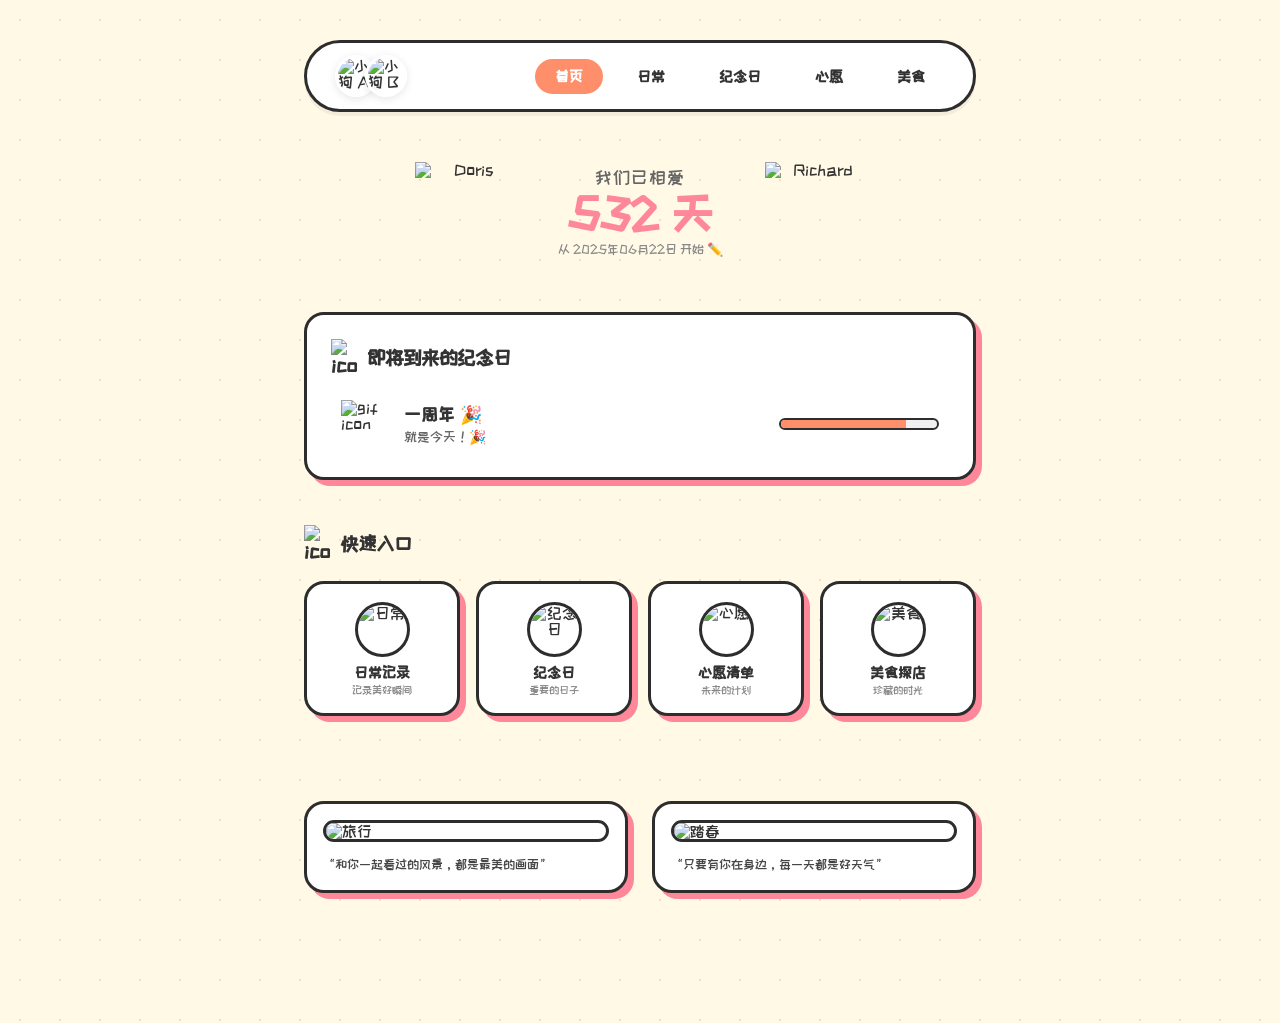
==== index.html @ 68a6aa0d "添加了上传照片功能" ====
<!DOCTYPE html>
<html lang="zh-CN">
<head>
    <meta charset="UTF-8">
    <meta name="viewport" content="width=device-width, initial-scale=1.0">
    <title>小狗汪汪队 💖 恋爱记录局</title>
    <link rel="stylesheet" href="style.css">
    <link href="https://fonts.googleapis.com/css2?family=ZCOOL+KuaiLe&display=swap" rel="stylesheet">
</head>
<body>
    <div class="container">
        <nav class="nav-bar">
            <div class="user-avatars-small">
                <img src="https://i.pinimg.com/736x/1e/c6/4c/1ec64c28cbce99261f09741f21722619.jpg" alt="小狗 A" class="avatar-small">
                <img src="https://i.pinimg.com/736x/ab/e5/4b/abe54be077392cc5792ba49568955c56.jpg" alt="小狗 B" class="avatar-small">
            </div>
            <div class="nav-links">
                <div class="nav-links">
                    <a href="index.html" class="nav-btn active">首页</a>
                    <a href="daily.html" class="nav-btn">日常</a>
                    <a href="anniversary.html" class="nav-btn">纪念日</a>
                    <a href="wish.html" class="nav-btn">心愿</a>
                    <a href="food.html" class="nav-btn">美食</a>
                </div>
            </div>
        </nav>

        <section class="love-timer-section">
            <div class="timer-container">
                <img src="https://i.pinimg.com/736x/ed/99/44/ed9944148ccb69fd602d6ff409cdce6c.jpg" alt="Doris" class="timer-puppy">
                <div class="timer-content">
                    <p class="timer-title">我们已相爱</p>
                    <p class="timer-days"><span id="days">?</span> 天</p>
                    <p class="timer-date">从 2025年06月22日 开始 ✏️</p>
                </div>
                <img src="https://i.pinimg.com/736x/61/12/3e/61123e0d5b80fec0e29878e04dd41252.jpg" alt="Richard" class="timer-puppy">
            </div>
        </section>

        <section class="anniversary-section card box-shadow">
            <p class="section-title"><img src="https://img.icons8.com/emoji/48/000000/calendar-emoji.png" alt="icon"> 即将到来的纪念日</p>
            <div class="anniversary-details">
                <div class="ann-item">
                    <img src="https://i.pinimg.com/736x/b2/4b/ab/b24babcb8298538e26c2425b699402a2.jpg" alt="gif icon">
                    <div class="text">
                        <p class="ann-title">一周年 🎉</p>
                        <p class="ann-countdown" id="ann-countdown">计算中...</p>
                    </div>
                </div>
                <div class="progress-bar">
                    <div class="progress-fill" style="width: 80%;"></div>
                </div>
            </div>
        </section>

        <section class="quick-links-section">
                    <p class="section-title"><img src="https://img.icons8.com/emoji/48/000000/star-emoji.png" alt="icon"> 快速入口</p>
                    <div class="links-grid">
                        <a href="daily.html" class="link-item card box-shadow">
                            <img src="https://i.pinimg.com/736x/03/59/d6/0359d680627c9eb8d423fddc197ebce5.jpg" alt="日常">
                            <p class="link-title">日常记录</p>
                            <p class="link-sub">记录美好瞬间</p>
                        </a>
                        
                        <a href="anniversary.html" class="link-item card box-shadow">
                            <img src="https://i.pinimg.com/1200x/ee/0c/99/ee0c992a703b10f31c0ceb15d2d5eaeb.jpg" alt="纪念日">
                            <p class="link-title">纪念日</p>
                            <p class="link-sub">重要的日子</p>
                        </a>
                        
                        <a href="wish.html" class="link-item card box-shadow">
                            <img src="https://i.pinimg.com/1200x/3e/3f/36/3e3f36507cb56d56157243994060d66a.jpg" alt="心愿">
                            <p class="link-title">心愿清单</p>
                            <p class="link-sub">未来的计划</p>
                        </a>
                        
                        <a href="food.html" class="link-item card box-shadow">
                            <img src="https://i.pinimg.com/736x/84/4c/02/844c02c8639038d394ccb7af8e7b74ba.jpg" alt="美食">
                            <p class="link-title">美食探店</p>
                            <p class="link-sub">珍藏的时光</p>
                        </a>
                    </div>
                </section>

        <section class="photo-stream-section links-grid-photos">
            <div class="photo-card card box-shadow">
                <img src="https://i.pinimg.com/736x/6e/a6/ad/6ea6ad6c307fd568b2379c20df95760e.jpg" alt="旅行" class="photo-main">
                <p class="photo-caption">“和你一起看过的风景，都是最美的画面”</p>
            </div>
            <div class="photo-card card box-shadow">
                <img src="https://i.pinimg.com/736x/19/a5/5a/19a55ad56e4118df057bb24150d909cc.jpg" alt="踏春" class="photo-main">
                <p class="photo-caption">“只要有你在身边，每一天都是好天气”</p>
            </div>
        </section>
    </div>
    <script src="https://cdn.jsdelivr.net/npm/@supabase/supabase-js@2"></script>
    <script src="script.js"></script>
    
</body>
</html>
---- style.css ----
/* 全局变量和重置 */
:root {
    --bg-color: #FFF9E6; /* 奶油黄背景 */
    --text-color: #333333; /* 炭黑色文字 */
    --pink-accent: #FF879A; /* 爱心/计时器粉色 */
    --orange-accent: #FF8F6B; /* 导航激活色 */
    --border-style: 3px solid #2D2D2D; /* 粗黑描边 */
}

* {
    margin: 0;
    padding: 0;
    box-sizing: border-box; /* 【修复】之前误写成了 border-style，改成 border-box 网页排版会更精准稳定 */
}

body {
    background-color: var(--bg-color);
    color: var(--text-color);
    font-family: 'ZCOOL KuaiLe', cursive, sans-serif;
    background-image: radial-gradient(#FFDAB9 1.5px, transparent 1.5px);
    background-size: 40px 40px; 
    padding-bottom: 60px; /* 底部留出一些空白，避免太贴边 */
    min-height: 100vh;
}

/* 核心容器：把最大宽度从 600px 扩大到 720px，给横向更多空间 */
.container {
    max-width: 720px;
    margin: 0 auto;
    padding: 30px 24px;
}

/* 核心通用样式：硬边阴影卡片 */
.box-shadow {
    box-shadow: 6px 6px 0px var(--pink-accent);
}

.card {
    background-color: white;
    border: var(--border-style);
    border-radius: 20px; /* 圆角稍微加大一点，显得更圆润可爱 */
    padding: 24px;       /* 【扩大】加大卡片内部的留白 */
    margin-bottom: 40px; /* 【扩大】加大卡片与卡片之间的上下距离 */
}

.section-title {
    font-size: 20px;
    font-weight: bold;
    display: flex;
    align-items: center;
    gap: 10px;
    margin-bottom: 20px; /* 【扩大】标题和下面内容的间距 */
}

.section-title img {
    width: 26px;
}

/* 1. 顶部导航栏 */
.nav-bar {
    background-color: white;
    border: var(--border-style);
    border-radius: 50px;
    padding: 12px 28px;
    display: flex;
    justify-content: space-between;
    align-items: center;
    margin-bottom: 50px; /* 【扩大】导航栏和下方计时器的间距 */
    margin-top: 10px;
    box-shadow: 0 4px 0px rgba(0,0,0,0.05);
}

.user-avatars-small {
    display: flex;
    align-items: center;
}

/* 让两个小头像微微重开，更有亲密感 */
.avatar-small {
    width: 42px;
    height: 42px;
    border-radius: 50%;
    border: 3px solid white;
    box-shadow: 0 2px 8px rgba(0,0,0,0.1);
}
.avatar-small:last-child {
    margin-left: -12px; 
}

.nav-links {
    display: flex;
    gap: 14px; /* 【扩大】导航按钮之间的间距 */
}

.nav-btn {
    text-decoration: none;
    color: var(--text-color);
    padding: 8px 18px;
    border-radius: 20px;
    font-size: 15px;
    font-weight: bold;
    transition: 0.2s;
    border: 2px solid transparent;
}

.nav-btn.active {
    background-color: var(--orange-accent);
    color: white;
    border-color: var(--orange-accent);
}

/* 2. 双头像计时器区域 */
.love-timer-section {
    text-align: center;
    margin-bottom: 50px; /* 【扩大】与下方纪念日的间距 */
}

.timer-container {
    display: flex;
    justify-content: center;
    align-items: center;
    gap: 35px; /* 【引入】用固定的间距拉开两只小狗与中间文字的距离 */
}

.timer-puppy {
    width: 100px; /* 略微放大一点小狗 */
    height: 100px;
    object-fit: contain;
}

.timer-content {
    min-width: 180px;
}

.timer-title {
    font-size: 18px;
    color: #666;
    letter-spacing: 1px;
}

.timer-days {
    font-size: 46px; /* 放大数字，突出视觉焦点 */
    font-weight: bold;
    color: var(--pink-accent);
    margin: 5px 0;
}

.timer-date {
    font-size: 13px;
    color: #888;
}

/* 3. 纪念日卡片 */
.anniversary-section {
    margin-bottom: 45px;
}

.anniversary-details {
    display: flex;
    justify-content: space-between;
    align-items: center;
    padding: 5px 10px;
}

.ann-item {
    display: flex;
    align-items: center;
    gap: 15px;
}

.ann-item img {
    width: 48px;
    height: 48px;
}

.ann-title {
    font-size: 18px;
    font-weight: bold;
    margin-bottom: 4px;
}

.ann-countdown {
    font-size: 14px;
    color: #666;
}

.progress-bar {
    width: 160px; /* 加宽进度条 */
    height: 12px;
    background-color: #F0F0F0;
    border-radius: 10px;
    overflow: hidden;
    border: 2px solid #2D2D2D; /* 给进度条也加上线条小狗风格的黑边 */
}

.progress-fill {
    height: 100%;
    background-color: var(--orange-accent);
}

/* 4. 快速入口卡片网格 */
.quick-links-section {
    margin-bottom: 45px;
}

.links-grid {
    display: grid;
    grid-template-columns: repeat(4, 1fr);
    gap: 16px; /* 【扩大】加大四个方块之间的间隙 */
}

.link-item {
    text-align: center;
    padding: 18px 10px; /* 增加上下留白 */
}

.link-item img {
    width: 55px;
    height: 55px;
    border-radius: 50%;
    border: var(--border-style);
    background-color: white;
    margin-bottom: 8px;
}

.link-title {
    font-size: 15px;
    font-weight: bold;
    margin-bottom: 4px;
}

.link-sub {
    font-size: 11px;
    color: #888;
}

/* 5. 照片展示流卡格 */
.links-grid-photos {
    display: grid;
    grid-template-columns: repeat(2, 1fr);
    gap: 24px; /* 【扩大】加大两张拍立得照片之间的间距 */
}

.photo-card {
    display: flex;
    flex-direction: column;
    padding: 16px; /* 拍立得相框的内边距 */
}

.photo-main {
    width: 100%;
    border: var(--border-style);
    border-radius: 14px;
}

.photo-caption {
    font-size: 13px;
    margin-top: 14px;
    color: #444;
    line-height: 1.4;
}

/* ==================== 动态小狗爪子样式 ==================== */
.cursor-paw {
    position: absolute;
    width: 24px;
    height: 20px;
    pointer-events: none; /* 让爪子不挡住鼠标点击 */
    z-index: 9999; /* 确保爪子在最上层显示 */
    animation: pawFadeOut 1s forwards ease-out; /* 1秒淡出动画 */
    
    /* 粉色掌心大肉垫 */
    background: #FF879A; 
    border-radius: 50% 50% 45% 45% / 40% 40% 60% 60%;
}

/* 粉色小脚趾 */
.cursor-paw::before {
    content: '';
    position: absolute;
    top: -8px;
    left: -2px;
    width: 28px;
    height: 10px;
    /* 巧妙利用虚线边框画出 4 个独立的粉色脚趾点点 */
    border-top: 6px dotted #FF879A; 
    border-radius: 50%;
}

/* 爪子从出生到消失的淡出动画 */
@keyframes pawFadeOut {
    0% {
        opacity: 0.9;
        transform: translate(-50%, -50%) scale(0.8);
    }
    100% {
        opacity: 0;
        transform: translate(-50%, -50%) scale(1.2); /* 慢慢变大一点点然后消失 */
    }
}

/* 优化快速入口的 HTML 标签改变后的样式 */
a.link-item {
    text-decoration: none; /* 去除原本的下划线 */
    color: inherit;        /* 继承原本的炭黑色文字颜色 */
    display: flex;         /* 保持卡片内部布局稳定 */
    flex-direction: column;
    align-items: center;
    cursor: pointer;       /* 鼠标放上去时变成小手图标 */
}

.links-grid .link-item {
    transition: transform 0.2s ease, box-shadow 0.2s ease;
}

/* 鼠标移上去时，卡片往左上角微微浮起，硬边阴影加深 */
.links-grid .link-item:hover {
    transform: translate(-4px, -4px);
    box-shadow: 10px 10px 0px var(--pink-accent);
}

/* ==================== 📱 移动端自适应响应式布局 ==================== */
@media (max-width: 550px) {
    
    /* 1. 缩小网页左右两侧的留白，给手机屏幕腾出更多空间 */
    .container {
        padding: 15px 14px;
    }

    /* 2. 导航栏优化：防止小头像和 5 个按钮横向挤扁，改为上下两层排列 */
    .nav-bar {
        flex-direction: column;
        gap: 12px;
        padding: 12px;
        border-radius: 24px;
    }
    .nav-links {
        gap: 4px;        /* 稍微缩短按钮之间的间距 */
        flex-wrap: wrap; /* 允许在极小屏手机上自动换行 */
        justify-content: center;
    }
    .nav-btn {
        padding: 6px 12px;
        font-size: 13px; /* 稍微缩小导航按钮字体 */
    }

    /* 3. 恋爱计时器优化：缩小两只小狗和文字，防止横向溢出 */
    .timer-container {
        gap: 15px; /* 缩短小狗与文字的距离 */
    }
    .timer-puppy {
        width: 65px; /* 线条小狗从 100px 缩小到 65px */
        height: 65px;
    }
    .timer-days {
        font-size: 36px; /* 恋爱天数数字略微缩小 */
    }
    .timer-title {
        font-size: 15px;
    }

    /* 4. 纪念日卡片优化：从“左右并排”变成“上下错开”，进度条完美撑满 */
    .anniversary-details {
        flex-direction: column;
        align-items: flex-start;
        gap: 12px;
    }
    .progress-bar {
        width: 100%; /* 进度条不再固定宽度，而是优雅地撑满整张卡片 */
    }

    /* 5. 快速入口方块优化：从原本的【横排4列】变成【2×2两列网格】，文字再也不会重叠 */
    .links-grid {
        grid-template-columns: repeat(2, 1fr);
        gap: 12px;
    }
    .link-item {
        padding: 14px 8px;
    }
    .link-item img {
        width: 46px; /* 稍微缩小方块里的图标 */
        height: 46px;
    }
    .link-title {
        font-size: 14px;
    }

    /* 6. 拍立得相册优化：从【横排2列】变成【单列大图排列】，在手机上看超舒服 */
    .links-grid-photos {
        grid-template-columns: 1fr;
        gap: 16px;
    }
}
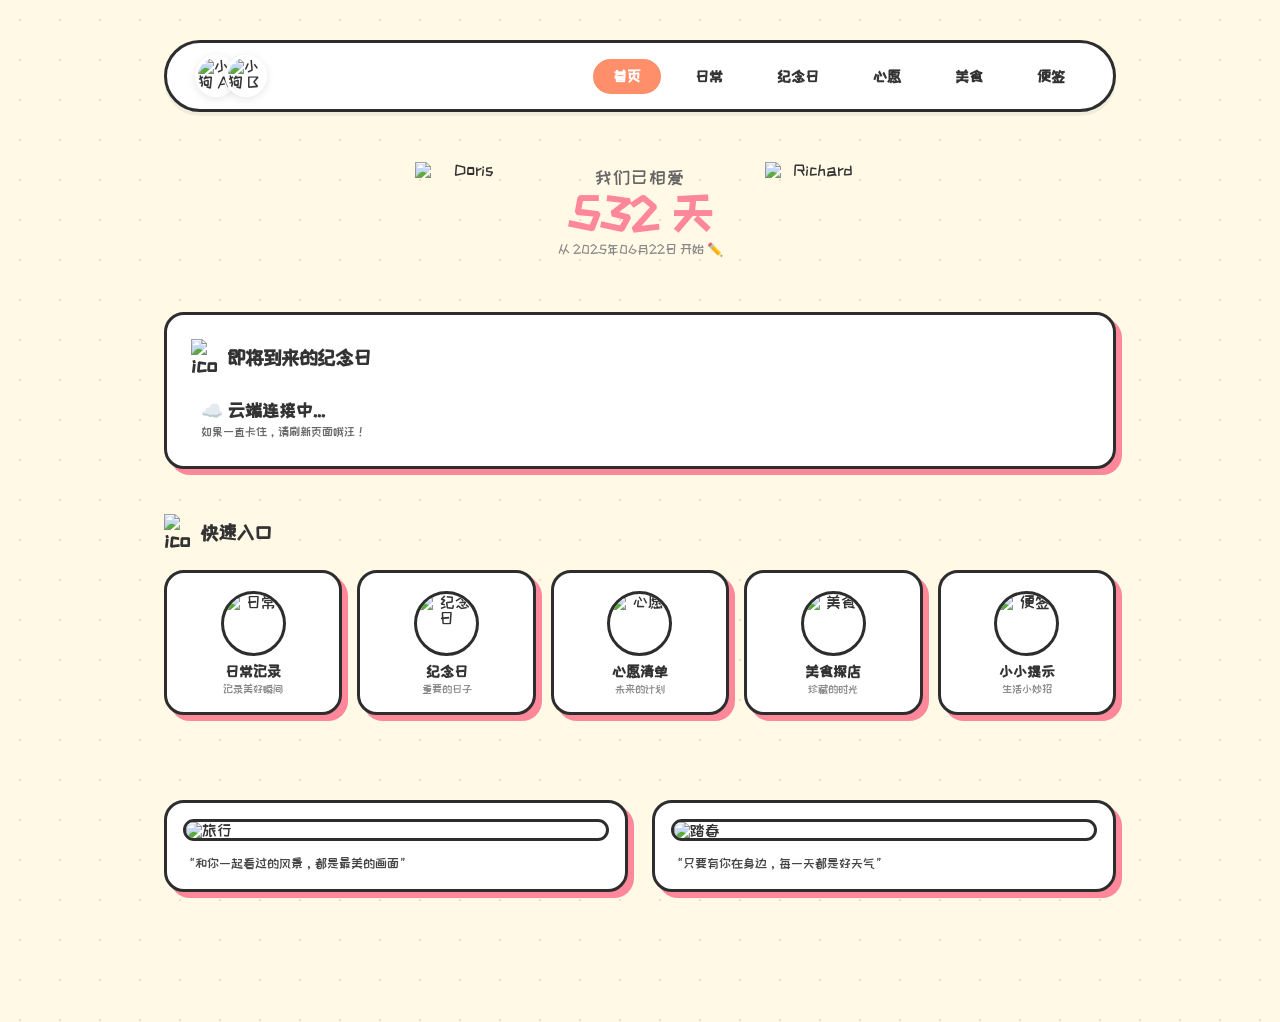
==== commit e7dd8b0e: "大升级" ====
--- a/index.html
+++ b/index.html
@@ -6,25 +6,29 @@
     <title>小狗汪汪队 💖 恋爱记录局</title>
     <link rel="stylesheet" href="style.css">
     <link href="https://fonts.googleapis.com/css2?family=ZCOOL+KuaiLe&display=swap" rel="stylesheet">
+    
+    <!-- 🌟 引入超级农历转换库（算农历生日全靠它） -->
+    <script src="https://cdnjs.cloudflare.com/ajax/libs/lunar-javascript/1.6.12/lunar.min.js"></script>
 </head>
 <body>
     <div class="container">
+        <!-- 1. 顶部导航栏 (已保留你的小狗头像) -->
         <nav class="nav-bar">
             <div class="user-avatars-small">
                 <img src="https://i.pinimg.com/736x/1e/c6/4c/1ec64c28cbce99261f09741f21722619.jpg" alt="小狗 A" class="avatar-small">
                 <img src="https://i.pinimg.com/736x/ab/e5/4b/abe54be077392cc5792ba49568955c56.jpg" alt="小狗 B" class="avatar-small">
             </div>
             <div class="nav-links">
-                <div class="nav-links">
-                    <a href="index.html" class="nav-btn active">首页</a>
-                    <a href="daily.html" class="nav-btn">日常</a>
-                    <a href="anniversary.html" class="nav-btn">纪念日</a>
-                    <a href="wish.html" class="nav-btn">心愿</a>
-                    <a href="food.html" class="nav-btn">美食</a>
-                </div>
+                <a href="index.html" class="nav-btn active">首页</a>
+                <a href="daily.html" class="nav-btn">日常</a>
+                <a href="anniversary.html" class="nav-btn">纪念日</a>
+                <a href="wish.html" class="nav-btn">心愿</a>
+                <a href="food.html" class="nav-btn">美食</a>
+                <a href="note.html" class="nav-btn">便签</a> 
             </div>
         </nav>
 
+        <!-- 2. 相爱倒计时区 (已保留 Doris 和 Richard 的小狗贴纸) -->
         <section class="love-timer-section">
             <div class="timer-container">
                 <img src="https://i.pinimg.com/736x/ed/99/44/ed9944148ccb69fd602d6ff409cdce6c.jpg" alt="Doris" class="timer-puppy">
@@ -37,51 +41,62 @@
             </div>
         </section>
 
+        <!-- 3. 动态纪念日规划局 (由下面的 JS 自动抓取并计算，保留了原本的精美卡片样式) -->
         <section class="anniversary-section card box-shadow">
             <p class="section-title"><img src="https://img.icons8.com/emoji/48/000000/calendar-emoji.png" alt="icon"> 即将到来的纪念日</p>
-            <div class="anniversary-details">
+            
+            <div class="anniversary-details" id="auto-anniversary-container">
+                <!-- 初始加载状态 -->
                 <div class="ann-item">
                     <img src="https://i.pinimg.com/736x/b2/4b/ab/b24babcb8298538e26c2425b699402a2.jpg" alt="gif icon">
                     <div class="text">
-                        <p class="ann-title">一周年 🎉</p>
-                        <p class="ann-countdown" id="ann-countdown">计算中...</p>
+                        <p class="ann-title">正在扒日历算日子... 🐾</p>
+                        <p class="ann-countdown">请稍候汪...</p>
                     </div>
                 </div>
                 <div class="progress-bar">
-                    <div class="progress-fill" style="width: 80%;"></div>
-                </div>
-            </div>
-        </section>
-
+                    <div class="progress-fill" style="width: 50%;"></div>
+                </div>
+            </div>
+        </section>
+
+        <!-- 4. 快速入口区 (已全部找回你的日常、纪念日、心愿、美食精美配图) -->
         <section class="quick-links-section">
-                    <p class="section-title"><img src="https://img.icons8.com/emoji/48/000000/star-emoji.png" alt="icon"> 快速入口</p>
-                    <div class="links-grid">
-                        <a href="daily.html" class="link-item card box-shadow">
-                            <img src="https://i.pinimg.com/736x/03/59/d6/0359d680627c9eb8d423fddc197ebce5.jpg" alt="日常">
-                            <p class="link-title">日常记录</p>
-                            <p class="link-sub">记录美好瞬间</p>
-                        </a>
-                        
-                        <a href="anniversary.html" class="link-item card box-shadow">
-                            <img src="https://i.pinimg.com/1200x/ee/0c/99/ee0c992a703b10f31c0ceb15d2d5eaeb.jpg" alt="纪念日">
-                            <p class="link-title">纪念日</p>
-                            <p class="link-sub">重要的日子</p>
-                        </a>
-                        
-                        <a href="wish.html" class="link-item card box-shadow">
-                            <img src="https://i.pinimg.com/1200x/3e/3f/36/3e3f36507cb56d56157243994060d66a.jpg" alt="心愿">
-                            <p class="link-title">心愿清单</p>
-                            <p class="link-sub">未来的计划</p>
-                        </a>
-                        
-                        <a href="food.html" class="link-item card box-shadow">
-                            <img src="https://i.pinimg.com/736x/84/4c/02/844c02c8639038d394ccb7af8e7b74ba.jpg" alt="美食">
-                            <p class="link-title">美食探店</p>
-                            <p class="link-sub">珍藏的时光</p>
-                        </a>
-                    </div>
-                </section>
-
+            <p class="section-title"><img src="https://img.icons8.com/emoji/48/000000/star-emoji.png" alt="icon"> 快速入口</p>
+            <div class="links-grid">
+                <a href="daily.html" class="link-item card box-shadow">
+                    <img src="https://i.pinimg.com/736x/03/59/d6/0359d680627c9eb8d423fddc197ebce5.jpg" alt="日常">
+                    <p class="link-title">日常记录</p>
+                    <p class="link-sub">记录美好瞬间</p>
+                </a>
+                
+                <a href="anniversary.html" class="link-item card box-shadow">
+                    <img src="https://i.pinimg.com/1200x/ee/0c/99/ee0c992a703b10f31c0ceb15d2d5eaeb.jpg" alt="纪念日">
+                    <p class="link-title">纪念日</p>
+                    <p class="link-sub">重要的日子</p>
+                </a>
+                
+                <a href="wish.html" class="link-item card box-shadow">
+                    <img src="https://i.pinimg.com/1200x/3e/3f/36/3e3f36507cb56d56157243994060d66a.jpg" alt="心愿">
+                    <p class="link-title">心愿清单</p>
+                    <p class="link-sub">未来的计划</p>
+                </a>
+                
+                <a href="food.html" class="link-item card box-shadow">
+                    <img src="https://i.pinimg.com/736x/84/4c/02/844c02c8639038d394ccb7af8e7b74ba.jpg" alt="美食">
+                    <p class="link-title">美食探店</p>
+                    <p class="link-sub">珍藏的时光</p>
+                </a>
+
+                    <a href="note.html" class="link-item card box-shadow">
+                    <img src="https://i.pinimg.com/736x/a1/4c/24/a14c24779a0fa0f1f4374f874ab51faa.jpg" alt="便签">
+                    <p class="link-title">小小提示</p>
+                    <p class="link-sub">生活小妙招</p>
+                </a>
+            </div>
+        </section>
+
+        <!-- 5. 底部相片流 (已找回旅行和踏春的精美大图与文案) -->
         <section class="photo-stream-section links-grid-photos">
             <div class="photo-card card box-shadow">
                 <img src="https://i.pinimg.com/736x/6e/a6/ad/6ea6ad6c307fd568b2379c20df95760e.jpg" alt="旅行" class="photo-main">
@@ -93,8 +108,162 @@
             </div>
         </section>
     </div>
+
+    <!-- 基础配置与 Supabase 连接 -->
     <script src="https://cdn.jsdelivr.net/npm/@supabase/supabase-js@2"></script>
     <script src="script.js"></script>
     
+<!-- 🌟 智能纪念日自动读取与高精度计算脚本 (已修复版本) -->
+    <script>
+        document.addEventListener('DOMContentLoaded', () => {
+            // 稍微等 0.5 秒，确保 script.js 里的 supabaseClient 已经准备好了
+            setTimeout(fetchAndCalculateAnniversaries, 500);
+        });
+
+        async function fetchAndCalculateAnniversaries() {
+            const container = document.getElementById('auto-anniversary-container');
+            
+            // 🐛 修复点 1：检查我们呼叫的是 supabaseClient，而不是 supabase
+            const activeClient = typeof supabaseClient !== 'undefined' ? supabaseClient : null;
+            if (!activeClient) {
+                container.innerHTML = `
+                    <div class="ann-item">
+                        <div class="text">
+                            <p class="ann-title">☁️ 云端连接中...</p>
+                            <p class="ann-countdown" style="font-size:12px;">如果一直卡住，请刷新页面哦汪！</p>
+                        </div>
+                    </div>`;
+                return;
+            }
+
+            // 1. 从 Supabase 抓取所有添加过的纪念日
+            const { data, error } = await activeClient.from('anniversaries').select('*');
+            
+            if (error || !data || data.length === 0) {
+                container.innerHTML = `
+                    <div class="ann-item">
+                        <img src="https://i.pinimg.com/736x/b2/4b/ab/b24babcb8298538e26c2425b699402a2.jpg" alt="gif icon">
+                        <div class="text">
+                            <p class="ann-title">还没有录入纪念日哦 🎉</p>
+                            <p class="ann-countdown">去【纪念日】页面定格第一个日子吧！</p>
+                        </div>
+                    </div>
+                `;
+                return;
+            }
+
+            // 2. 遍历并利用算法，精确计算出每个日子
+            let upcoming = data.map(item => {
+                // 🐛 修复点 2：兼容旧数据（如果以前存的数据没有 is_yearly，就给个默认值）
+                let isYearly = item.is_yearly === undefined ? true : item.is_yearly;
+                let isLunar = item.is_lunar === undefined ? false : item.is_lunar;
+                let targetDate = item.target_date || item.date; // 兼容旧日期格式
+
+                let nextDateInfo = calculateNextDate(targetDate, isYearly, isLunar);
+                return { 
+                    ...item, 
+                    daysLeft: nextDateInfo.daysLeft, 
+                    actualNextDate: nextDateInfo.dateStr,
+                    is_lunar: isLunar
+                };
+            });
+
+            // 3. 过滤掉单次且已经过期的活动（daysLeft < 0），并按照距离今天最近的时间排序
+            upcoming = upcoming.filter(item => item.daysLeft >= 0).sort((a, b) => a.daysLeft - b.daysLeft);
+
+            if (upcoming.length === 0) {
+                container.innerHTML = `
+                    <div class="ann-item">
+                        <img src="https://i.pinimg.com/736x/b2/4b/ab/b24babcb8298538e26c2425b699402a2.jpg" alt="gif icon">
+                        <div class="text">
+                            <p class="ann-title">所有的日子都成过去式啦~ ✨</p>
+                            <p class="ann-countdown">快去添加新的未来规划吧！</p>
+                        </div>
+                    </div>
+                `;
+                return;
+            }
+
+            // 4. 取出最迫近的一个纪念日展示到主页
+            let nearest = upcoming[0];
+            let typeTag = nearest.is_lunar ? '🌙农历' : '🌞新历';
+            
+            // 5. 进度条平滑算分（越迫近，进度条越满，最大 100%，最小 5%）
+            let percent = Math.max(5, 100 - (nearest.daysLeft / 365 * 100));
+
+            // 6. 渲染回主页卡片
+            container.innerHTML = `
+                <div class="ann-item">
+                    <img src="https://i.pinimg.com/736x/b2/4b/ab/b24babcb8298538e26c2425b699402a2.jpg" alt="gif icon">
+                    <div class="text">
+                        <p class="ann-title" style="margin:0; font-weight:bold; color:#2D2D2D;">${nearest.title} 🎉</p>
+                        <p style="margin:4px 0 0 0; color: #888; font-size:12px;">(${typeTag}: ${nearest.actualNextDate})</p>
+                        <p class="ann-countdown" style="margin-top:5px;">
+                            ${nearest.daysLeft === 0 ? '✨ <span style="color:#FF879A; font-size:22px; font-weight:bold;">就是今天！</span> ✨' : `还有 <span style="color:#FF879A; font-size:22px; font-weight:bold;">${nearest.daysLeft}</span> 天`}
+                        </p>
+                    </div>
+                </div>
+                <div class="progress-bar" style="margin-top:15px; background:#FFE4E6; height:10px; border-radius:5px; overflow:hidden;">
+                    <div class="progress-fill" style="width: ${percent}%; background:#FF879A; height:100%; border-radius:5px; transition: width 1s ease-in-out;"></div>
+                </div>
+            `;
+        }
+
+        // 🛠 核心：换算公历、农历和未来时间的算法
+        function calculateNextDate(targetDateStr, isYearly, isLunar) {
+            if (!targetDateStr) return { daysLeft: 9999, dateStr: '未知日期' };
+
+            const today = new Date();
+            today.setHours(0, 0, 0, 0);
+            const currentYear = today.getFullYear();
+            
+            let tYear, tMonth, tDay;
+            let parts = targetDateStr.split('-');
+            
+            if (parts.length === 2) {
+                // 格式是 MM-DD (每年重复的旧格式)
+                tYear = currentYear;
+                tMonth = parseInt(parts[0]);
+                tDay = parseInt(parts[1]);
+            } else if (parts.length === 3) {
+                // 格式是 YYYY-MM-DD
+                tYear = isYearly ? currentYear : parseInt(parts[0]);
+                tMonth = parseInt(parts[1]);
+                tDay = parseInt(parts[2]);
+            } else {
+                return { daysLeft: 9999, dateStr: '格式错误' };
+            }
+
+            let nextSolarDate;
+
+            if (isLunar && typeof Lunar !== 'undefined') {
+                // 🌙 农历计算
+                let lunarDate = Lunar.fromYmd(tYear, tMonth, tDay);
+                let solarDate = lunarDate.getSolar();
+                nextSolarDate = new Date(solarDate.getYear(), solarDate.getMonth() - 1, solarDate.getDay());
+                
+                // 如果是每年的日子，且今年的已经过了，推算到明年的农历公历日
+                if (isYearly && nextSolarDate < today) {
+                    lunarDate = Lunar.fromYmd(currentYear + 1, tMonth, tDay);
+                    solarDate = lunarDate.getSolar();
+                    nextSolarDate = new Date(solarDate.getYear(), solarDate.getMonth() - 1, solarDate.getDay());
+                }
+            } else {
+                // 🌞 新历计算
+                nextSolarDate = new Date(tYear, tMonth - 1, tDay);
+                if (isYearly && nextSolarDate < today) {
+                    nextSolarDate = new Date(currentYear + 1, tMonth - 1, tDay);
+                }
+            }
+
+            // 计算时间戳差值转为天数
+            const diffTime = nextSolarDate - today;
+            const diffDays = Math.ceil(diffTime / (1000 * 60 * 60 * 24));
+            
+            let displayDate = `${nextSolarDate.getFullYear()}-${String(nextSolarDate.getMonth()+1).padStart(2,'0')}-${String(nextSolarDate.getDate()).padStart(2,'0')}`;
+            
+            return { daysLeft: diffDays, dateStr: displayDate };
+        }
+    </script>
 </body>
 </html>
--- a/style.css
+++ b/style.css
@@ -390,4 +390,37 @@
         grid-template-columns: 1fr;
         gap: 16px;
     }
+}
+
+/* 🌟 主页快速入口专属优化 */
+
+/* 1. 把容器加宽，让一行能塞下5个 */
+.container {
+    max-width: 1000px !important; /* 原来可能比较窄，现在加宽到1000px */
+}
+
+/* 2. 强制快速入口一行显示5列 */
+.links-grid {
+    display: grid !important;
+    grid-template-columns: repeat(5, 1fr) !important;
+    gap: 15px !important;
+}
+
+/* 3. 放大快速入口里面的图片 */
+.link-item img {
+    width: 65px !important; /* 调大宽度，如果觉得还不够大可以改成 70px 或 80px */
+    height: 65px !important; /* 调大高度 */
+    object-fit: cover;
+}
+
+/* 📱 手机端适配：如果用手机看，就乖乖变回一行2个或3个，防止太挤 */
+@media (max-width: 768px) {
+    .links-grid {
+        grid-template-columns: repeat(3, 1fr) !important;
+    }
+}
+@media (max-width: 480px) {
+    .links-grid {
+        grid-template-columns: repeat(2, 1fr) !important;
+    }
 }
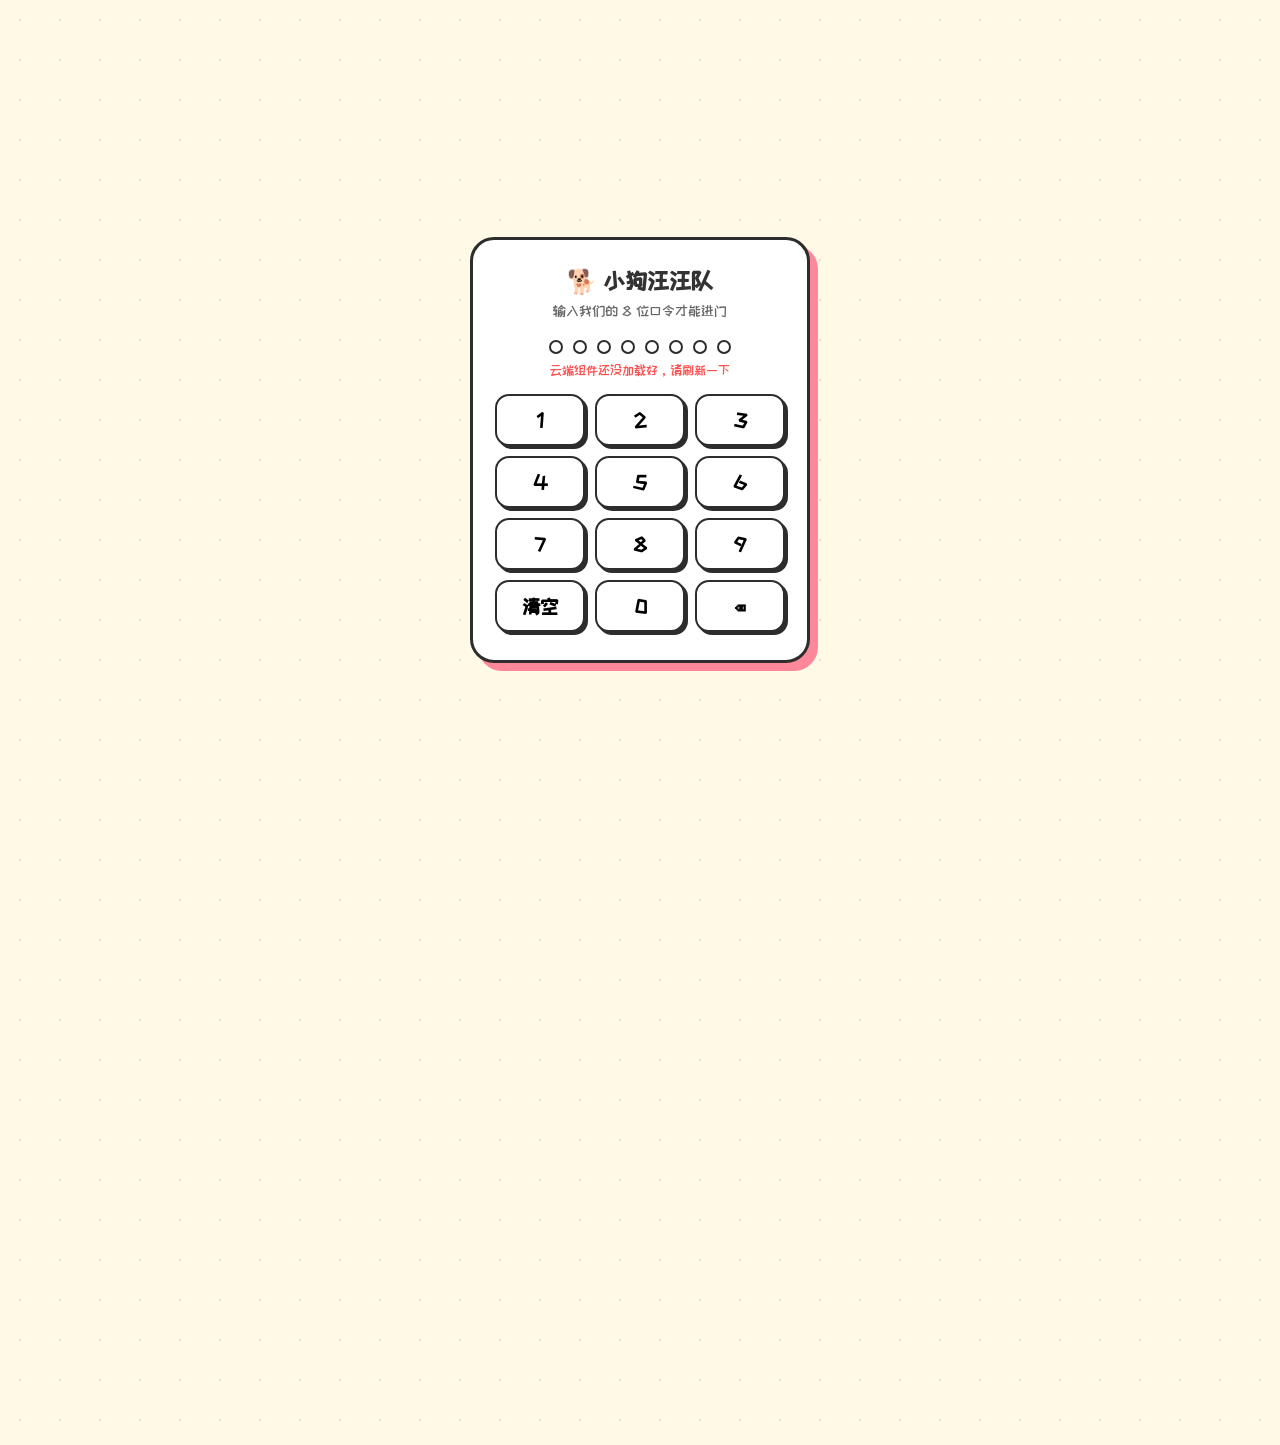
==== commit 93fea7b8: "加上口令进门、首页随机旧记忆和地图打卡，并把云端改成登录后才能看见记录。 Co-authored-by: Cursor <cursoragent@cursor.com>" ====
--- a/index.html
+++ b/index.html
@@ -24,6 +24,7 @@
                 <a href="anniversary.html" class="nav-btn">纪念日</a>
                 <a href="wish.html" class="nav-btn">心愿</a>
                 <a href="food.html" class="nav-btn">美食</a>
+                <a href="checkin.html" class="nav-btn">打卡</a>
                 <a href="note.html" class="nav-btn">便签</a> 
             </div>
         </nav>
@@ -60,6 +61,14 @@
             </div>
         </section>
 
+        <section class="card box-shadow" id="random-memory-section">
+            <p class="section-title">🎲 抽一条旧记忆</p>
+            <div id="random-memory-card">
+                <p style="text-align:center; color:#888;">进门后会从日记、探店和已实现的心愿里抽一条...</p>
+            </div>
+            <button type="button" id="reshuffle-memory-btn" class="memory-reshuffle">再抽一条 🎲</button>
+        </section>
+
         <!-- 4. 快速入口区 (已全部找回你的日常、纪念日、心愿、美食精美配图) -->
         <section class="quick-links-section">
             <p class="section-title"><img src="https://img.icons8.com/emoji/48/000000/star-emoji.png" alt="icon"> 快速入口</p>
@@ -88,6 +97,12 @@
                     <p class="link-sub">珍藏的时光</p>
                 </a>
 
+                <a href="checkin.html" class="link-item card box-shadow">
+                    <img src="https://img.icons8.com/emoji/96/round-pushpin-emoji.png" alt="打卡">
+                    <p class="link-title">地图打卡</p>
+                    <p class="link-sub">我们去过的地方</p>
+                </a>
+
                     <a href="note.html" class="link-item card box-shadow">
                     <img src="https://i.pinimg.com/736x/a1/4c/24/a14c24779a0fa0f1f4374f874ab51faa.jpg" alt="便签">
                     <p class="link-title">小小提示</p>
@@ -111,14 +126,13 @@
 
     <!-- 基础配置与 Supabase 连接 -->
     <script src="https://cdn.jsdelivr.net/npm/@supabase/supabase-js@2"></script>
+    <script src="auth.js"></script>
     <script src="script.js"></script>
     
 <!-- 🌟 智能纪念日自动读取与高精度计算脚本 (已修复版本) -->
     <script>
-        document.addEventListener('DOMContentLoaded', () => {
-            // 稍微等 0.5 秒，确保 script.js 里的 supabaseClient 已经准备好了
-            setTimeout(fetchAndCalculateAnniversaries, 500);
-        });
+        const boot = typeof window.onPuppyLoveReady === 'function' ? window.onPuppyLoveReady : (cb) => cb();
+        boot(fetchAndCalculateAnniversaries);
 
         async function fetchAndCalculateAnniversaries() {
             const container = document.getElementById('auto-anniversary-container');
--- a/style.css
+++ b/style.css
@@ -10,7 +10,7 @@
 * {
     margin: 0;
     padding: 0;
-    box-sizing: border-box; /* 【修复】之前误写成了 border-style，改成 border-box 网页排版会更精准稳定 */
+    box-sizing: border-box;
 }
 
 body {
@@ -19,11 +19,11 @@
     font-family: 'ZCOOL KuaiLe', cursive, sans-serif;
     background-image: radial-gradient(#FFDAB9 1.5px, transparent 1.5px);
     background-size: 40px 40px; 
-    padding-bottom: 60px; /* 底部留出一些空白，避免太贴边 */
+    padding-bottom: 60px;
     min-height: 100vh;
 }
 
-/* 核心容器：把最大宽度从 600px 扩大到 720px，给横向更多空间 */
+/* 核心容器 */
 .container {
     max-width: 720px;
     margin: 0 auto;
@@ -38,9 +38,9 @@
 .card {
     background-color: white;
     border: var(--border-style);
-    border-radius: 20px; /* 圆角稍微加大一点，显得更圆润可爱 */
-    padding: 24px;       /* 【扩大】加大卡片内部的留白 */
-    margin-bottom: 40px; /* 【扩大】加大卡片与卡片之间的上下距离 */
+    border-radius: 20px;
+    padding: 24px;
+    margin-bottom: 40px;
 }
 
 .section-title {
@@ -49,7 +49,7 @@
     display: flex;
     align-items: center;
     gap: 10px;
-    margin-bottom: 20px; /* 【扩大】标题和下面内容的间距 */
+    margin-bottom: 20px;
 }
 
 .section-title img {
@@ -65,7 +65,7 @@
     display: flex;
     justify-content: space-between;
     align-items: center;
-    margin-bottom: 50px; /* 【扩大】导航栏和下方计时器的间距 */
+    margin-bottom: 50px;
     margin-top: 10px;
     box-shadow: 0 4px 0px rgba(0,0,0,0.05);
 }
@@ -75,7 +75,6 @@
     align-items: center;
 }
 
-/* 让两个小头像微微重开，更有亲密感 */
 .avatar-small {
     width: 42px;
     height: 42px;
@@ -89,7 +88,7 @@
 
 .nav-links {
     display: flex;
-    gap: 14px; /* 【扩大】导航按钮之间的间距 */
+    gap: 14px;
 }
 
 .nav-btn {
@@ -112,18 +111,18 @@
 /* 2. 双头像计时器区域 */
 .love-timer-section {
     text-align: center;
-    margin-bottom: 50px; /* 【扩大】与下方纪念日的间距 */
+    margin-bottom: 50px;
 }
 
 .timer-container {
     display: flex;
     justify-content: center;
     align-items: center;
-    gap: 35px; /* 【引入】用固定的间距拉开两只小狗与中间文字的距离 */
+    gap: 35px;
 }
 
 .timer-puppy {
-    width: 100px; /* 略微放大一点小狗 */
+    width: 100px;
     height: 100px;
     object-fit: contain;
 }
@@ -139,7 +138,7 @@
 }
 
 .timer-days {
-    font-size: 46px; /* 放大数字，突出视觉焦点 */
+    font-size: 46px;
     font-weight: bold;
     color: var(--pink-accent);
     margin: 5px 0;
@@ -185,12 +184,12 @@
 }
 
 .progress-bar {
-    width: 160px; /* 加宽进度条 */
+    width: 160px;
     height: 12px;
     background-color: #F0F0F0;
     border-radius: 10px;
     overflow: hidden;
-    border: 2px solid #2D2D2D; /* 给进度条也加上线条小狗风格的黑边 */
+    border: 2px solid #2D2D2D;
 }
 
 .progress-fill {
@@ -206,12 +205,12 @@
 .links-grid {
     display: grid;
     grid-template-columns: repeat(4, 1fr);
-    gap: 16px; /* 【扩大】加大四个方块之间的间隙 */
+    gap: 16px;
 }
 
 .link-item {
     text-align: center;
-    padding: 18px 10px; /* 增加上下留白 */
+    padding: 18px 10px;
 }
 
 .link-item img {
@@ -238,13 +237,14 @@
 .links-grid-photos {
     display: grid;
     grid-template-columns: repeat(2, 1fr);
-    gap: 24px; /* 【扩大】加大两张拍立得照片之间的间距 */
+    gap: 24px;
+    align-items: start; /* 🌟 核心修复：防止不同比例的照片被强行拉伸到同样高度 */
 }
 
 .photo-card {
     display: flex;
     flex-direction: column;
-    padding: 16px; /* 拍立得相框的内边距 */
+    padding: 16px;
 }
 
 .photo-main {
@@ -265,16 +265,13 @@
     position: absolute;
     width: 24px;
     height: 20px;
-    pointer-events: none; /* 让爪子不挡住鼠标点击 */
-    z-index: 9999; /* 确保爪子在最上层显示 */
-    animation: pawFadeOut 1s forwards ease-out; /* 1秒淡出动画 */
-    
-    /* 粉色掌心大肉垫 */
+    pointer-events: none;
+    z-index: 9999;
+    animation: pawFadeOut 1s forwards ease-out;
     background: #FF879A; 
     border-radius: 50% 50% 45% 45% / 40% 40% 60% 60%;
 }
 
-/* 粉色小脚趾 */
 .cursor-paw::before {
     content: '';
     position: absolute;
@@ -282,12 +279,10 @@
     left: -2px;
     width: 28px;
     height: 10px;
-    /* 巧妙利用虚线边框画出 4 个独立的粉色脚趾点点 */
     border-top: 6px dotted #FF879A; 
     border-radius: 50%;
 }
 
-/* 爪子从出生到消失的淡出动画 */
 @keyframes pawFadeOut {
     0% {
         opacity: 0.9;
@@ -295,25 +290,23 @@
     }
     100% {
         opacity: 0;
-        transform: translate(-50%, -50%) scale(1.2); /* 慢慢变大一点点然后消失 */
-    }
-}
-
-/* 优化快速入口的 HTML 标签改变后的样式 */
+        transform: translate(-50%, -50%) scale(1.2);
+    }
+}
+
 a.link-item {
-    text-decoration: none; /* 去除原本的下划线 */
-    color: inherit;        /* 继承原本的炭黑色文字颜色 */
-    display: flex;         /* 保持卡片内部布局稳定 */
+    text-decoration: none;
+    color: inherit;
+    display: flex;
     flex-direction: column;
     align-items: center;
-    cursor: pointer;       /* 鼠标放上去时变成小手图标 */
+    cursor: pointer;
 }
 
 .links-grid .link-item {
     transition: transform 0.2s ease, box-shadow 0.2s ease;
 }
 
-/* 鼠标移上去时，卡片往左上角微微浮起，硬边阴影加深 */
 .links-grid .link-item:hover {
     transform: translate(-4px, -4px);
     box-shadow: 10px 10px 0px var(--pink-accent);
@@ -321,13 +314,9 @@
 
 /* ==================== 📱 移动端自适应响应式布局 ==================== */
 @media (max-width: 550px) {
-    
-    /* 1. 缩小网页左右两侧的留白，给手机屏幕腾出更多空间 */
     .container {
         padding: 15px 14px;
     }
-
-    /* 2. 导航栏优化：防止小头像和 5 个按钮横向挤扁，改为上下两层排列 */
     .nav-bar {
         flex-direction: column;
         gap: 12px;
@@ -335,41 +324,35 @@
         border-radius: 24px;
     }
     .nav-links {
-        gap: 4px;        /* 稍微缩短按钮之间的间距 */
-        flex-wrap: wrap; /* 允许在极小屏手机上自动换行 */
+        gap: 4px;
+        flex-wrap: wrap;
         justify-content: center;
     }
     .nav-btn {
         padding: 6px 12px;
-        font-size: 13px; /* 稍微缩小导航按钮字体 */
-    }
-
-    /* 3. 恋爱计时器优化：缩小两只小狗和文字，防止横向溢出 */
+        font-size: 13px;
+    }
     .timer-container {
-        gap: 15px; /* 缩短小狗与文字的距离 */
+        gap: 15px;
     }
     .timer-puppy {
-        width: 65px; /* 线条小狗从 100px 缩小到 65px */
+        width: 65px;
         height: 65px;
     }
     .timer-days {
-        font-size: 36px; /* 恋爱天数数字略微缩小 */
+        font-size: 36px;
     }
     .timer-title {
         font-size: 15px;
     }
-
-    /* 4. 纪念日卡片优化：从“左右并排”变成“上下错开”，进度条完美撑满 */
     .anniversary-details {
         flex-direction: column;
         align-items: flex-start;
         gap: 12px;
     }
     .progress-bar {
-        width: 100%; /* 进度条不再固定宽度，而是优雅地撑满整张卡片 */
-    }
-
-    /* 5. 快速入口方块优化：从原本的【横排4列】变成【2×2两列网格】，文字再也不会重叠 */
+        width: 100%;
+    }
     .links-grid {
         grid-template-columns: repeat(2, 1fr);
         gap: 12px;
@@ -378,14 +361,12 @@
         padding: 14px 8px;
     }
     .link-item img {
-        width: 46px; /* 稍微缩小方块里的图标 */
+        width: 46px;
         height: 46px;
     }
     .link-title {
         font-size: 14px;
     }
-
-    /* 6. 拍立得相册优化：从【横排2列】变成【单列大图排列】，在手机上看超舒服 */
     .links-grid-photos {
         grid-template-columns: 1fr;
         gap: 16px;
@@ -393,27 +374,22 @@
 }
 
 /* 🌟 主页快速入口专属优化 */
-
-/* 1. 把容器加宽，让一行能塞下5个 */
 .container {
-    max-width: 1000px !important; /* 原来可能比较窄，现在加宽到1000px */
-}
-
-/* 2. 强制快速入口一行显示5列 */
+    max-width: 1000px !important;
+}
+
 .links-grid {
     display: grid !important;
     grid-template-columns: repeat(5, 1fr) !important;
     gap: 15px !important;
 }
 
-/* 3. 放大快速入口里面的图片 */
 .link-item img {
-    width: 65px !important; /* 调大宽度，如果觉得还不够大可以改成 70px 或 80px */
-    height: 65px !important; /* 调大高度 */
+    width: 65px !important;
+    height: 65px !important;
     object-fit: cover;
 }
 
-/* 📱 手机端适配：如果用手机看，就乖乖变回一行2个或3个，防止太挤 */
 @media (max-width: 768px) {
     .links-grid {
         grid-template-columns: repeat(3, 1fr) !important;
@@ -423,4 +399,249 @@
     .links-grid {
         grid-template-columns: repeat(2, 1fr) !important;
     }
+}
+
+/* ==================== 🍔 美食页专属优化 ==================== */
+/* 隐藏滚动条但保持可滚动（用于标签栏） */
+#tag-filters::-webkit-scrollbar {
+    display: none;
+}
+
+/* ==================== 🌟 美食图片原比例放大特效 ==================== */
+/* 确保图片放大时不会被父级卡片裁切掉 */
+#food-list > div {
+    overflow: visible !important; 
+}
+
+/* 🌟 核心修复区：还原图片最真实的比例 */
+#food-list img {
+    width: 100% !important;
+    height: auto !important; /* 👈 解除固定高度魔法：强迫图片按照原比例伸展，再也不会被“砍头砍脚”了！ */
+    max-height: 500px; /* 防止你发超级长的手机长截图霸占整个屏幕 */
+    object-fit: cover !important; 
+    transition: transform 0.3s cubic-bezier(0.175, 0.885, 0.32, 1.275), box-shadow 0.3s ease;
+    position: relative;
+    z-index: 1;
+    cursor: pointer;
+    transform-origin: center center;
+    border-radius: 12px;
+}
+
+/* 💻 电脑端：鼠标悬浮直接放大 */
+@media (hover: hover) and (pointer: fine) {
+    #food-list img:hover {
+        transform: scale(1.4); /* 这里控制放大的倍数 */
+        z-index: 100;
+        box-shadow: 0 15px 30px rgba(0,0,0,0.3);
+    }
+}
+
+/* 📱 手机端：专属的双击放大类名 */
+.mobile-zoomed {
+    transform: scale(1.4) !important;
+    z-index: 100 !important;
+    box-shadow: 0 15px 30px rgba(0,0,0,0.3) !important;
+}
+
+body:not(.puppylove-unlocked) .container {
+    visibility: hidden;
+}
+
+#auth-lock {
+    position: fixed;
+    inset: 0;
+    z-index: 100000;
+    background-color: var(--bg-color);
+    background-image: radial-gradient(#FFDAB9 1.5px, transparent 1.5px);
+    background-size: 40px 40px;
+    display: flex;
+    align-items: center;
+    justify-content: center;
+    padding: 24px;
+}
+
+.auth-lock-card {
+    width: 100%;
+    max-width: 340px;
+    background: white;
+    border: var(--border-style);
+    border-radius: 24px;
+    box-shadow: 8px 8px 0 var(--pink-accent);
+    padding: 28px 22px;
+    text-align: center;
+}
+
+.auth-lock-title {
+    font-size: 24px;
+    font-weight: bold;
+}
+
+.auth-lock-sub {
+    margin-top: 8px;
+    color: #666;
+    font-size: 14px;
+}
+
+.pin-dots {
+    display: flex;
+    justify-content: center;
+    gap: 10px;
+    margin: 22px 0 10px;
+}
+
+.pin-dot {
+    width: 14px;
+    height: 14px;
+    border-radius: 50%;
+    border: 2px solid #2D2D2D;
+    background: white;
+}
+
+.pin-dot.filled {
+    background: var(--pink-accent);
+}
+
+.pin-error {
+    min-height: 22px;
+    color: #FF4D4D;
+    font-size: 13px;
+    margin-bottom: 8px;
+}
+
+.pin-pad {
+    display: grid;
+    grid-template-columns: repeat(3, 1fr);
+    gap: 10px;
+}
+
+.pin-key {
+    height: 52px;
+    border: 2px solid #2D2D2D;
+    border-radius: 14px;
+    background: white;
+    font-family: inherit;
+    font-size: 20px;
+    font-weight: bold;
+    cursor: pointer;
+    box-shadow: 3px 3px 0 #2D2D2D;
+}
+
+.pin-key:active {
+    transform: translate(2px, 2px);
+    box-shadow: 1px 1px 0 #2D2D2D;
+}
+
+.logout-btn {
+    background: transparent;
+    font-family: inherit;
+    cursor: pointer;
+}
+
+.memory-kind {
+    display: inline-block;
+    background: #FFF0F2;
+    border: 2px solid #2D2D2D;
+    border-radius: 10px;
+    padding: 2px 8px;
+    font-size: 12px;
+    margin-bottom: 8px;
+}
+
+.memory-reshuffle {
+    width: 100%;
+    margin-top: 14px;
+    background: #FEE440;
+    color: #2D2D2D;
+    border: 3px solid #2D2D2D;
+    padding: 10px;
+    border-radius: 15px;
+    font-weight: bold;
+    cursor: pointer;
+    box-shadow: 3px 3px 0 #2D2D2D;
+    font-family: inherit;
+    font-size: 15px;
+}
+
+.checkin-map {
+    width: 100%;
+    height: 280px;
+    border: 3px solid #2D2D2D;
+    border-radius: 16px;
+    overflow: hidden;
+    margin-bottom: 10px;
+}
+
+.checkin-gps-btn,
+.checkin-upload-label {
+    display: inline-block;
+    background: #FF879A;
+    color: white;
+    border: 2px solid #2D2D2D;
+    padding: 8px 16px;
+    border-radius: 15px;
+    font-weight: bold;
+    cursor: pointer;
+    box-shadow: 3px 3px 0 #2D2D2D;
+    font-family: inherit;
+    font-size: 14px;
+}
+
+.checkin-label {
+    display: block;
+    font-size: 13px;
+    font-weight: bold;
+    margin: 8px 0 4px;
+}
+
+.checkin-input {
+    width: 100%;
+    padding: 10px;
+    border-radius: 12px;
+    border: 2px solid #2D2D2D;
+    font-family: inherit;
+    box-sizing: border-box;
+    background: white;
+    margin-bottom: 6px;
+}
+
+.checkin-row {
+    display: flex;
+    gap: 10px;
+    margin-bottom: 8px;
+}
+
+.checkin-main-btn {
+    flex: 1;
+    color: #2D2D2D;
+    border: 3px solid #2D2D2D;
+    padding: 12px 8px;
+    border-radius: 15px;
+    font-weight: bold;
+    cursor: pointer;
+    box-shadow: 3px 3px 0 #2D2D2D;
+    font-family: inherit;
+    font-size: 14px;
+}
+
+.checkin-list {
+    display: grid;
+    grid-template-columns: 1fr;
+    gap: 14px;
+    margin-bottom: 40px;
+}
+
+.links-grid {
+    grid-template-columns: repeat(3, 1fr) !important;
+}
+
+@media (max-width: 550px) {
+    .checkin-map {
+        height: 220px;
+    }
+    .checkin-row {
+        flex-direction: column;
+    }
+    .pin-key {
+        height: 48px;
+    }
 }
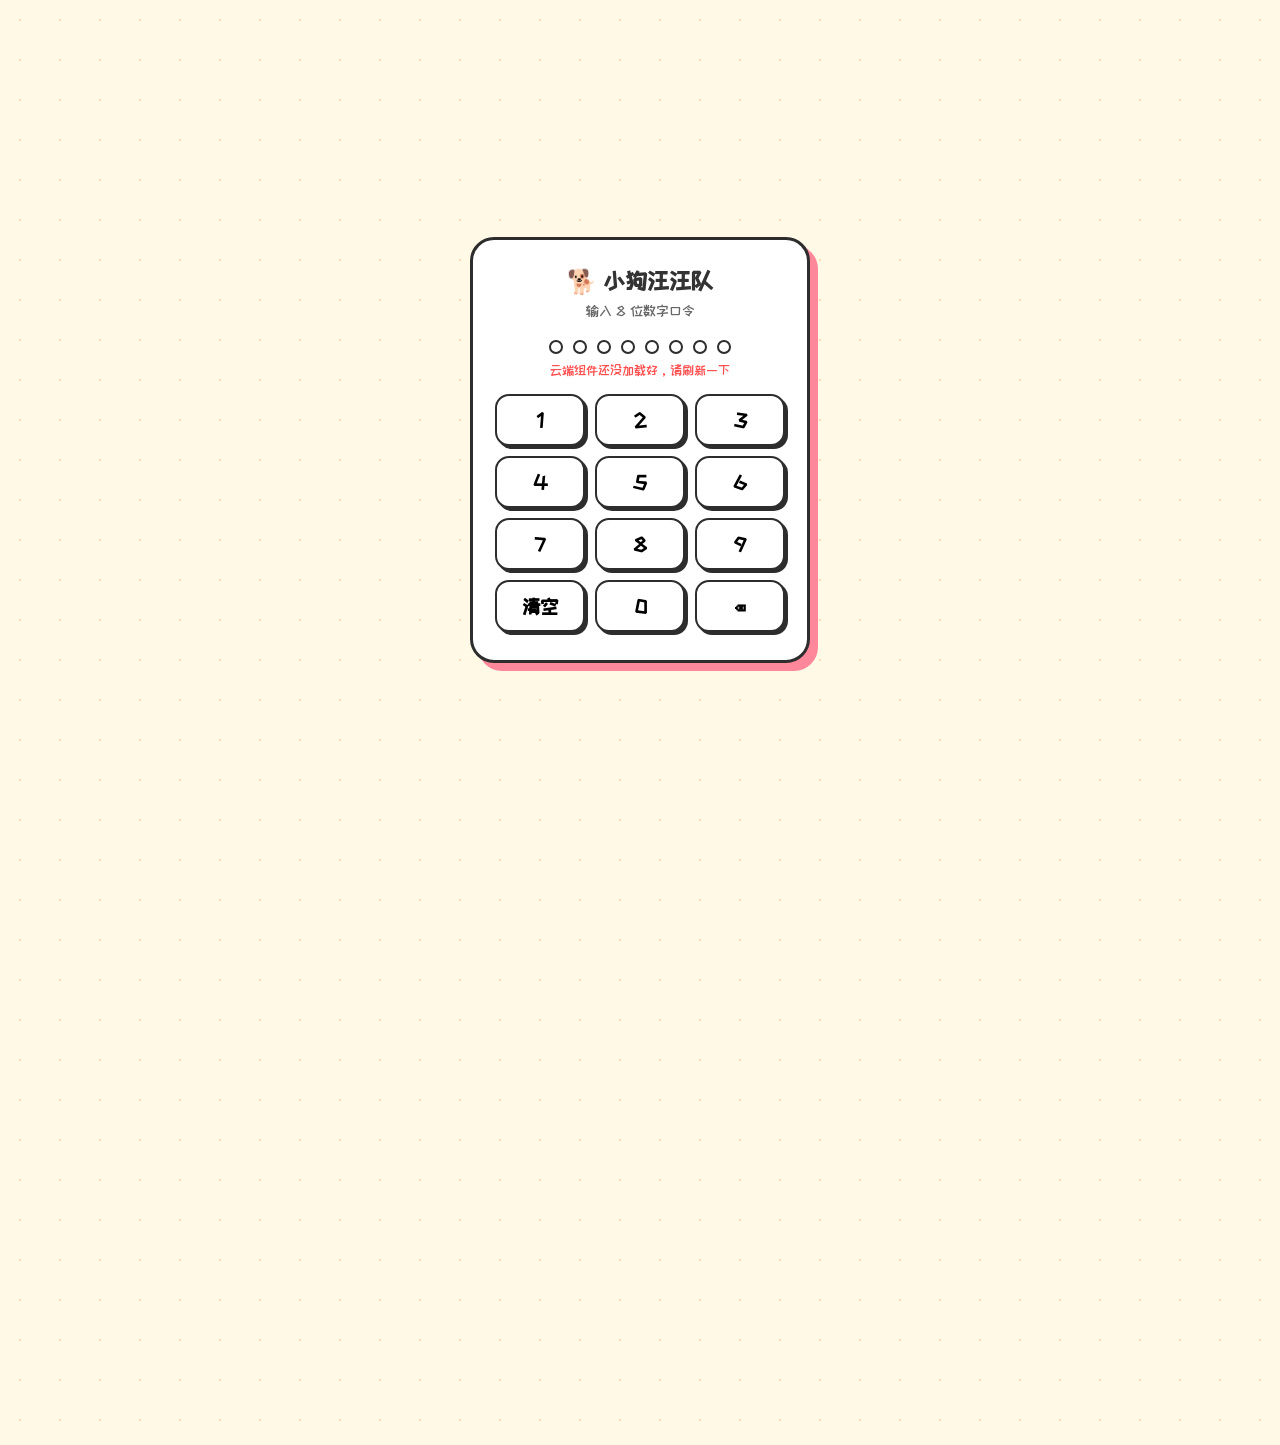
==== commit 13f9af4b: "把首页地图打卡入口的图标换成指定图片。 Co-authored-by: Cursor <cursoragent@cursor.com>" ====
--- a/index.html
+++ b/index.html
@@ -98,7 +98,7 @@
                 </a>
 
                 <a href="checkin.html" class="link-item card box-shadow">
-                    <img src="https://img.icons8.com/emoji/96/round-pushpin-emoji.png" alt="打卡">
+                    <img src="https://i.pinimg.com/736x/03/59/d6/0359d680627c9eb8d423fddc197ebce5.jpg" alt="打卡">
                     <p class="link-title">地图打卡</p>
                     <p class="link-sub">我们去过的地方</p>
                 </a>
--- a/style.css
+++ b/style.css
@@ -469,6 +469,8 @@
     box-shadow: 8px 8px 0 var(--pink-accent);
     padding: 28px 22px;
     text-align: center;
+    user-select: none;
+    -webkit-user-select: none;
 }
 
 .auth-lock-title {
@@ -524,11 +526,24 @@
     font-weight: bold;
     cursor: pointer;
     box-shadow: 3px 3px 0 #2D2D2D;
-}
-
-.pin-key:active {
+    user-select: none;
+    -webkit-user-select: none;
+    -webkit-tap-highlight-color: transparent;
+    touch-action: manipulation;
+    outline: none;
+}
+
+.pin-key:active,
+.pin-key.pressed {
     transform: translate(2px, 2px);
     box-shadow: 1px 1px 0 #2D2D2D;
+    background: #FFF0F2;
+}
+
+@media (hover: hover) and (pointer: fine) {
+    .pin-key:hover {
+        background: #FFF0F2;
+    }
 }
 
 .logout-btn {
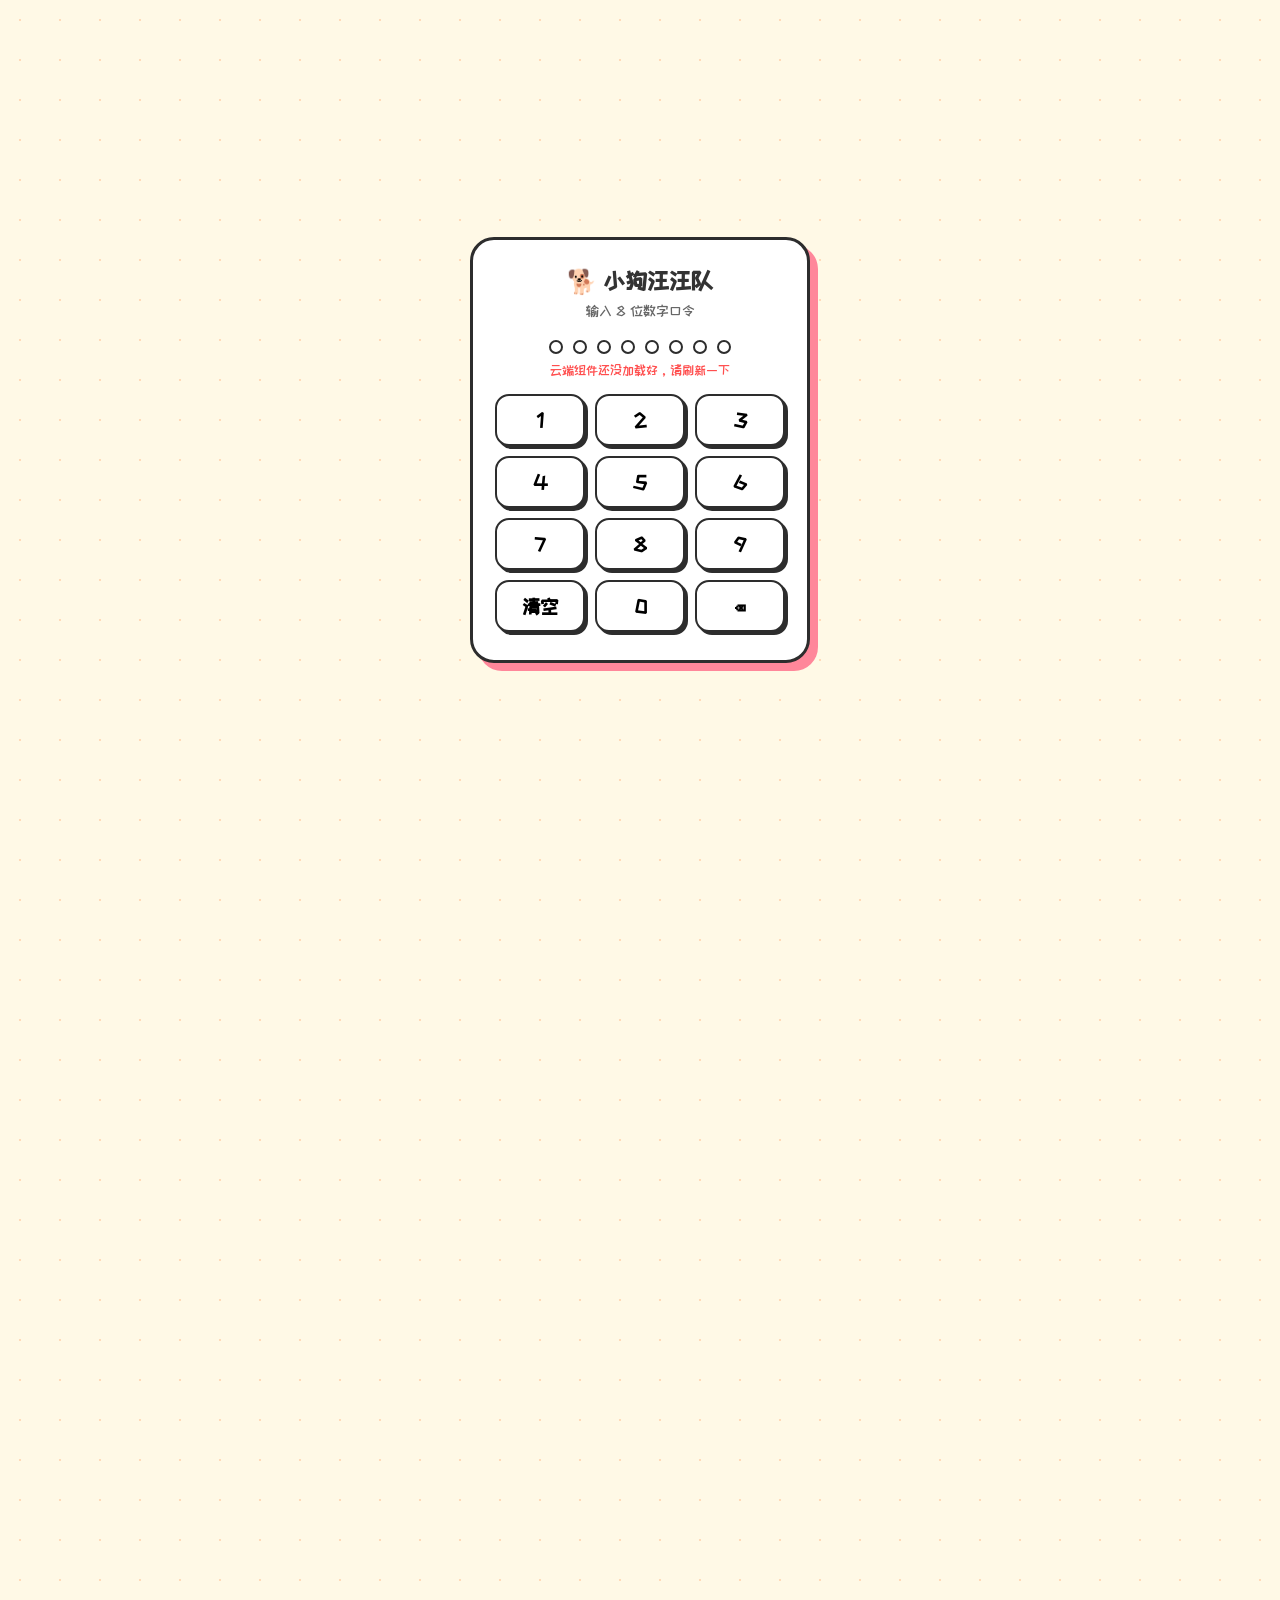
==== commit 1a03bf54: "新增酒店探店页，同一家可以再住并计算平均分。 Co-authored-by: Cursor <cursoragent@cursor.com>" ====
--- a/index.html
+++ b/index.html
@@ -4,7 +4,7 @@
     <meta charset="UTF-8">
     <meta name="viewport" content="width=device-width, initial-scale=1.0">
     <title>小狗汪汪队 💖 恋爱记录局</title>
-    <link rel="stylesheet" href="style.css">
+    <link rel="stylesheet" href="style.css?v=12">
     <link href="https://fonts.googleapis.com/css2?family=ZCOOL+KuaiLe&display=swap" rel="stylesheet">
     
     <!-- 🌟 引入超级农历转换库（算农历生日全靠它） -->
@@ -24,6 +24,7 @@
                 <a href="anniversary.html" class="nav-btn">纪念日</a>
                 <a href="wish.html" class="nav-btn">心愿</a>
                 <a href="food.html" class="nav-btn">美食</a>
+                <a href="hotel.html" class="nav-btn">酒店</a>
                 <a href="checkin.html" class="nav-btn">打卡</a>
                 <a href="note.html" class="nav-btn">便签</a> 
             </div>
@@ -97,8 +98,14 @@
                     <p class="link-sub">珍藏的时光</p>
                 </a>
 
+                <a href="hotel.html" class="link-item card box-shadow">
+                    <img src="https://img.icons8.com/emoji/96/000000/bed-emoji.png" alt="酒店">
+                    <p class="link-title">酒店探店</p>
+                    <p class="link-sub">住过的地方</p>
+                </a>
+
                 <a href="checkin.html" class="link-item card box-shadow">
-                    <img src="https://i.pinimg.com/736x/03/59/d6/0359d680627c9eb8d423fddc197ebce5.jpg" alt="打卡">
+                    <img src="https://i.pinimg.com/736x/86/8b/0a/868b0a750032e80d0ef785ff32de8a2c.jpg" alt="打卡">
                     <p class="link-title">地图打卡</p>
                     <p class="link-sub">我们去过的地方</p>
                 </a>
@@ -126,8 +133,8 @@
 
     <!-- 基础配置与 Supabase 连接 -->
     <script src="https://cdn.jsdelivr.net/npm/@supabase/supabase-js@2"></script>
-    <script src="auth.js"></script>
-    <script src="script.js"></script>
+    <script src="auth.js?v=10"></script>
+    <script src="script.js?v=12"></script>
     
 <!-- 🌟 智能纪念日自动读取与高精度计算脚本 (已修复版本) -->
     <script>
--- a/style.css
+++ b/style.css
@@ -577,7 +577,74 @@
     font-size: 15px;
 }
 
+.checkin-search-wrap {
+    display: flex;
+    gap: 8px;
+    margin-bottom: 8px;
+    align-items: stretch;
+}
+
+.checkin-search-hint {
+    margin: 0 0 8px 0;
+    font-size: 12px;
+    color: #888;
+}
+
+.checkin-place-tag {
+    font-style: normal;
+    font-size: 11px;
+    font-weight: bold;
+    color: #FF4D4D;
+    border: 1px solid #FF4D4D;
+    border-radius: 8px;
+    padding: 0 6px;
+    margin-left: 6px;
+    vertical-align: middle;
+}
+
+.checkin-search-results {
+    border: 2px solid #2D2D2D;
+    border-radius: 12px;
+    background: white;
+    margin-bottom: 10px;
+    overflow: hidden;
+}
+
+.checkin-search-item {
+    display: block;
+    width: 100%;
+    text-align: left;
+    padding: 10px 12px;
+    border: none;
+    border-bottom: 1px dashed #ddd;
+    background: white;
+    font-family: inherit;
+    cursor: pointer;
+}
+
+.checkin-search-item:last-child {
+    border-bottom: none;
+}
+
+.checkin-search-item:hover,
+.checkin-search-item:active {
+    background: #FFF0F2;
+}
+
+.checkin-search-item strong {
+    display: block;
+    font-size: 14px;
+}
+
+.checkin-search-item span {
+    display: block;
+    margin-top: 2px;
+    font-size: 12px;
+    color: #888;
+}
+
 .checkin-map {
+    position: relative;
     width: 100%;
     height: 280px;
     border: 3px solid #2D2D2D;
@@ -586,6 +653,49 @@
     margin-bottom: 10px;
 }
 
+.checkin-map-engine {
+    position: absolute;
+    inset: 0;
+}
+
+.checkin-map-engine.is-hidden {
+    visibility: hidden;
+    pointer-events: none;
+    z-index: 0;
+}
+
+.checkin-map .leaflet-container,
+.checkin-map .amap-container {
+    width: 100%;
+    height: 100%;
+    font-family: inherit;
+}
+
+.leaflet-marker-icon.checkin-pin-img {
+    border-radius: 50%;
+    border: 3px solid #2D2D2D;
+    object-fit: cover;
+    box-shadow: 3px 3px 0 #FF879A;
+    background: #FFF0F2;
+}
+
+.checkin-amap-pin {
+    width: 52px;
+    height: 52px;
+    border-radius: 50%;
+    overflow: hidden;
+    border: 3px solid #2D2D2D;
+    box-shadow: 3px 3px 0 #FF879A;
+    background: #FFF0F2;
+}
+
+.checkin-amap-pin img {
+    width: 100%;
+    height: 100%;
+    object-fit: cover;
+    display: block;
+}
+
 .checkin-gps-btn,
 .checkin-upload-label {
     display: inline-block;
@@ -649,6 +759,239 @@
     grid-template-columns: repeat(3, 1fr) !important;
 }
 
+.food-revisit-hint {
+    margin: -8px 0 12px;
+    padding: 10px 12px;
+    background: #FFF0F2;
+    border: 2px dashed #FF879A;
+    border-radius: 12px;
+    font-size: 13px;
+    color: #555;
+    line-height: 1.4;
+}
+
+.food-shop-card {
+    overflow: hidden;
+    background: white;
+    padding: 0 !important;
+}
+
+.food-shop-head {
+    padding: 12px 12px 8px;
+}
+
+.food-avg-score {
+    margin: 0;
+    font-size: 13px;
+    font-weight: bold;
+    color: #E76F51;
+}
+
+.food-visit {
+    border-top: 2px solid #2D2D2D;
+    padding: 12px;
+    position: relative;
+}
+
+.food-visit-head {
+    display: flex;
+    justify-content: space-between;
+    gap: 8px;
+    font-size: 12px;
+    color: #555;
+    margin-bottom: 8px;
+}
+
+.food-visit-photo {
+    width: 100%;
+    height: 150px;
+    object-fit: cover;
+    border-radius: 12px;
+    border: 2px solid #2D2D2D;
+    margin-bottom: 8px;
+}
+
+.food-visit-comment {
+    margin: 0 48px 0 0;
+    font-size: 14px;
+    color: #555;
+    line-height: 1.4;
+    word-break: break-word;
+}
+
+.food-visit-actions {
+    position: absolute;
+    right: 10px;
+    bottom: 10px;
+    display: flex;
+    gap: 5px;
+}
+
+.food-revisit-btn {
+    width: calc(100% - 24px);
+    margin: 0 12px 12px;
+    background: #FEE440;
+    color: #2D2D2D;
+    border: 2px solid #2D2D2D;
+    padding: 8px;
+    border-radius: 12px;
+    font-weight: bold;
+    cursor: pointer;
+    font-family: inherit;
+    box-shadow: 3px 3px 0 #2D2D2D;
+}
+
+.diary-upload-label {
+    display: inline-block;
+    background: #FF879A;
+    color: white;
+    border: 2px solid #2D2D2D;
+    padding: 8px 14px;
+    border-radius: 15px;
+    font-weight: bold;
+    cursor: pointer;
+    box-shadow: 3px 3px 0 #2D2D2D;
+    font-family: inherit;
+    font-size: 14px;
+}
+
+.diary-preview-box {
+    width: 56px;
+    height: 56px;
+    border: 2px solid #2D2D2D;
+    border-radius: 10px;
+    overflow: hidden;
+    position: relative;
+}
+
+.diary-preview-box img {
+    width: 100%;
+    height: 100%;
+    object-fit: cover;
+    display: block;
+}
+
+.diary-preview-clear {
+    position: absolute;
+    top: 0;
+    right: 0;
+    background: rgba(255, 77, 77, 0.9);
+    color: white;
+    border: none;
+    padding: 0 5px;
+    cursor: pointer;
+    font-weight: bold;
+}
+
+.diary-entry-photo,
+.hotel-stay-photo {
+    display: block;
+    width: auto;
+    max-width: min(100%, 420px);
+    max-height: 360px;
+    height: auto;
+    object-fit: contain;
+    border-radius: 12px;
+    border: 2px solid #2D2D2D;
+    margin-top: 12px;
+    background: #FFF8F0;
+}
+
+.memory-photo {
+    display: block;
+    width: auto;
+    max-width: min(100%, 420px);
+    max-height: 320px;
+    height: auto;
+    object-fit: contain;
+    border-radius: 12px;
+    border: 2px solid #2D2D2D;
+    margin-top: 10px;
+    background: #FFF8F0;
+}
+
+.on-this-day-year {
+    border-top: 2px dashed #FF879A;
+    padding-top: 12px;
+    margin-top: 12px;
+}
+
+.on-this-day-year:first-child {
+    border-top: none;
+    padding-top: 0;
+    margin-top: 0;
+}
+
+.on-this-day-year-title {
+    margin: 0 0 8px;
+    font-weight: bold;
+    color: #E76F51;
+}
+
+.on-this-day-text {
+    margin: 0;
+    line-height: 1.5;
+    white-space: pre-wrap;
+}
+
+.on-this-day-extra {
+    margin: 10px 0 0;
+    font-size: 13px;
+    color: #555;
+    line-height: 1.5;
+}
+
+.on-this-day-extra a {
+    color: #FF4D4D;
+    font-weight: bold;
+}
+
+.wish-row {
+    display: flex;
+    align-items: center;
+    justify-content: space-between;
+    padding: 8px 0;
+    position: relative;
+    overflow: visible;
+}
+
+.wish-row.is-done .wish-text {
+    color: #666;
+    text-decoration: line-through;
+}
+
+.wish-done-badge {
+    background: #DCFCE7;
+    border: 2px solid #2D2D2D;
+    border-radius: 10px;
+    padding: 1px 8px;
+    font-size: 11px;
+    white-space: nowrap;
+}
+
+.wish-row.wish-burst {
+    animation: wish-bounce 0.4s ease;
+}
+
+.wish-spark {
+    position: absolute;
+    left: 18px;
+    top: 4px;
+    pointer-events: none;
+    z-index: 2;
+    animation: wish-pop 0.8s ease-out forwards;
+}
+
+@keyframes wish-bounce {
+    0%, 100% { transform: scale(1); }
+    40% { transform: scale(1.04); }
+}
+
+@keyframes wish-pop {
+    0% { transform: translate(0, 0) scale(0.4); opacity: 1; }
+    100% { transform: translate(var(--dx), var(--dy)) scale(1.15); opacity: 0; }
+}
+
 @media (max-width: 550px) {
     .checkin-map {
         height: 220px;
